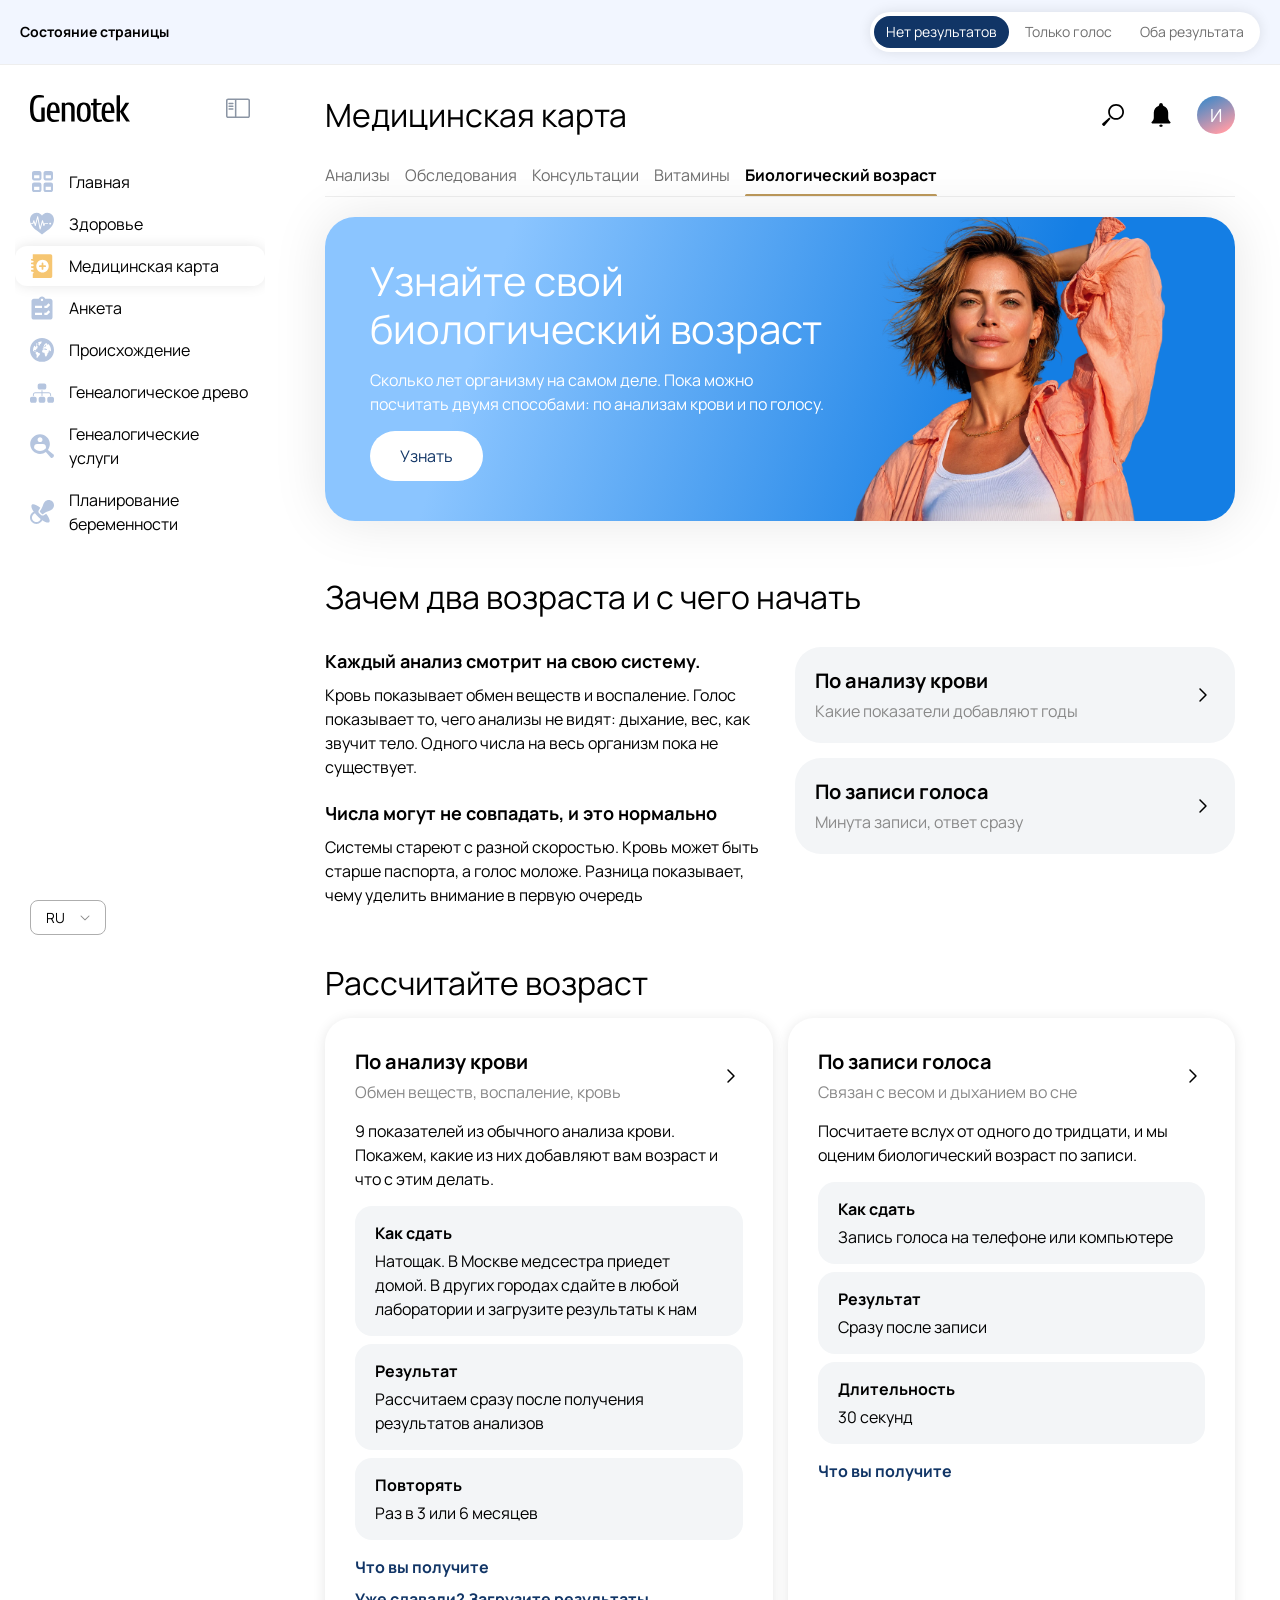
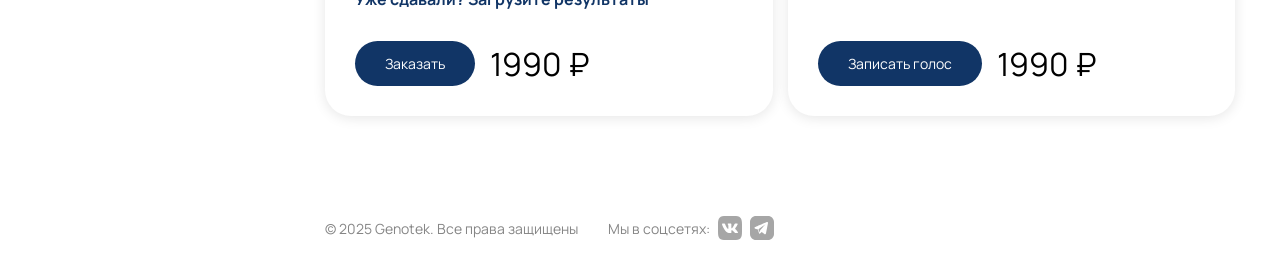
==== index.html @ 796bd946 "Добавить прототип страницы биологического возраста. Статичная страница медицинской карты Genotek с т" ====
<!DOCTYPE html>
<html lang="ru">
<head>
  <meta charset="UTF-8" />
  <meta name="viewport" content="width=device-width, initial-scale=1" />
  <title>Медицинская карта — Биологический возраст</title>
  <link rel="preconnect" href="https://fonts.googleapis.com" />
  <link rel="preconnect" href="https://fonts.gstatic.com" crossorigin />
  <link href="https://fonts.googleapis.com/css2?family=Manrope:wght@400;700&display=swap" rel="stylesheet" />
  <link rel="stylesheet" href="css/styles.css" />
</head>
<body>
  <div class="proto">
    <span class="proto-label">Состояние страницы</span>
    <div class="seg" role="group" aria-label="Состояние начальной страницы">
      <button type="button" class="seg-b on" data-state="none" aria-pressed="true">Нет результатов</button>
      <button type="button" class="seg-b" data-state="voice" aria-pressed="false">Только голос</button>
      <button type="button" class="seg-b" data-state="both" aria-pressed="false">Оба результата</button>
    </div>
  </div>

  <div class="app">
    <aside class="sidebar" id="sidebar" aria-label="Навигация личного кабинета">
      <div class="side-scroll">
        <div class="side-head">
          <span class="logo-wrap"><img src="assets/logo.svg" alt="Genotek" width="131" height="35" /></span>
          <button type="button" class="icon-btn" id="nav-close" aria-label="Закрыть меню">
            <img src="assets/sidebar-close.svg" alt="" width="24" height="24" />
          </button>
        </div>
        <nav class="side-nav">
          <div class="nav-item">
            <img src="assets/icon-home.svg" alt="" width="24" height="24" />
            <span>Главная</span>
          </div>
          <div class="nav-item">
            <img src="assets/icon-health.svg" alt="" width="24" height="24" />
            <span>Здоровье</span>
          </div>
          <div class="nav-item active">
            <img src="assets/icon-medcard.svg" alt="" width="24" height="24" />
            <span>Медицинская карта</span>
          </div>
          <div class="nav-item">
            <img src="assets/icon-questionnaire.svg" alt="" width="24" height="24" />
            <span>Анкета</span>
          </div>
          <div class="nav-item">
            <img src="assets/icon-ancestry.svg" alt="" width="24" height="24" />
            <span>Происхождение</span>
          </div>
          <div class="nav-item">
            <img src="assets/icon-tree.svg" alt="" width="24" height="24" />
            <span>Генеалогическое древо</span>
          </div>
          <div class="nav-item">
            <img src="assets/icon-services.svg" alt="" width="24" height="24" />
            <span>Генеалогические услуги</span>
          </div>
          <div class="nav-item">
            <img src="assets/icon-baby.svg" alt="" width="24" height="24" />
            <span>Планирование беременности</span>
          </div>
        </nav>
      </div>
      <div class="side-lang">
        <button type="button" class="lang" data-noop>RU <img src="assets/icon-chevron.svg" alt="" width="16" height="16" /></button>
      </div>
    </aside>
    <div class="nav-backdrop" id="nav-backdrop" hidden></div>

    <div class="main">
      <header class="topbar">
        <div class="topbar-row">
          <button type="button" class="icon-btn menu-btn" id="nav-open" aria-label="Открыть меню">
            <img src="assets/icon-burger.svg" alt="" width="43" height="38" />
          </button>
          <h1 class="page-title">Медицинская карта</h1>
          <div class="top-actions">
            <button type="button" class="icon-btn" data-noop aria-label="Поиск">
              <img src="assets/icon-search.svg" alt="" width="24" height="24" />
            </button>
            <button type="button" class="icon-btn" data-noop aria-label="Уведомления">
              <img src="assets/icon-bell.svg" alt="" width="24" height="24" />
            </button>
            <button type="button" class="avatar" data-noop aria-label="Профиль">И</button>
          </div>
        </div>
        <nav class="tabs" aria-label="Разделы медицинской карты">
          <button class="tab" type="button">Анализы</button>
          <button class="tab" type="button">Обследования</button>
          <button class="tab" type="button">Консультации</button>
          <button class="tab" type="button">Витамины</button>
          <button class="tab active" type="button">Биологический возраст</button>
        </nav>
      </header>

      <div class="content">
        <div class="view" data-view="none">
          <section class="hero">
            <div class="hero-copy">
              <h2>Узнайте свой биологический возраст</h2>
              <p>Сколько лет организму на самом деле. Пока можно посчитать двумя способами: по анализам крови и по голосу.</p>
            </div>
            <img class="hero-photo" src="assets/hero.webp" alt="" width="2059" height="2113" />
            <button class="btn light hero-btn" type="button" data-noop>Узнать</button>
          </section>

          <section class="block">
            <h2>Зачем два возраста и с чего начать</h2>
            <div class="why">
              <div class="why-copy">
                <div>
                  <h3>Каждый анализ смотрит на свою систему.</h3>
                  <p>Кровь показывает обмен веществ и воспаление. Голос показывает то, чего анализы не видят: дыхание, вес, как звучит тело. Одного числа на весь организм пока не существует.</p>
                </div>
                <div>
                  <h3>Числа могут не совпадать, и это нормально</h3>
                  <p>Системы стареют с разной скоростью. Кровь может быть старше паспорта, а голос моложе. Разница показывает, чему уделить внимание в первую очередь</p>
                </div>
              </div>
              <div class="picks">
                <div class="pick">
                  <div>
                    <h3>По анализу крови</h3>
                    <p>Какие показатели добавляют годы</p>
                  </div>
                  <img class="chev" src="assets/icon-chevron-right.svg" alt="" width="24" height="24" />
                </div>
                <div class="pick">
                  <div>
                    <h3>По записи голоса</h3>
                    <p>Минута записи, ответ сразу</p>
                  </div>
                  <img class="chev" src="assets/icon-chevron-right.svg" alt="" width="24" height="24" />
                </div>
              </div>
            </div>
          </section>

          <section class="block tight">
            <h2>Рассчитайте возраст</h2>
            <div class="offers">
              <article class="offer">
                <div class="offer-main">
                  <div class="offer-head">
                    <div>
                      <h3>По анализу крови</h3>
                      <p>Обмен веществ, воспаление, кровь</p>
                    </div>
                    <img class="chev" src="assets/icon-chevron-right.svg" alt="" width="24" height="24" />
                  </div>
                  <p>9 показателей из обычного анализа крови. Покажем, какие из них добавляют вам возраст и что с этим делать.</p>
                  <div class="chips">
                    <div class="chip"><b>Как сдать</b><span>Натощак. В Москве медсестра приедет домой. В других городах сдайте в любой лаборатории и загрузите результаты к нам</span></div>
                    <div class="chip"><b>Результат</b><span>Рассчитаем сразу после получения результатов анализов</span></div>
                    <div class="chip"><b>Повторять</b><span>Раз в 3 или 6 месяцев</span></div>
                  </div>
                  <div class="offer-links">
                    <button type="button" class="textlink" data-noop>Что вы получите</button>
                    <button type="button" class="textlink" data-noop>Уже сдавали? Загрузите результаты</button>
                  </div>
                </div>
                <div class="offer-foot">
                  <button class="btn sm" type="button" data-noop>Заказать</button>
                  <span class="price">1990 ₽</span>
                </div>
              </article>
              <article class="offer">
                <div class="offer-main">
                  <div class="offer-head">
                    <div>
                      <h3>По записи голоса</h3>
                      <p>Связан с весом и дыханием во сне</p>
                    </div>
                    <img class="chev" src="assets/icon-chevron-right.svg" alt="" width="24" height="24" />
                  </div>
                  <p>Посчитаете вслух от одного до тридцати, и мы оценим биологический возраст по записи.</p>
                  <div class="chips">
                    <div class="chip"><b>Как сдать</b><span>Запись голоса на телефоне или компьютере</span></div>
                    <div class="chip"><b>Результат</b><span>Сразу после записи</span></div>
                    <div class="chip"><b>Длительность</b><span>30 секунд</span></div>
                  </div>
                  <div class="offer-links">
                    <button type="button" class="textlink" data-noop>Что вы получите</button>
                  </div>
                </div>
                <div class="offer-foot">
                  <button class="btn sm" type="button" data-noop>Записать голос</button>
                  <span class="price">1990 ₽</span>
                </div>
              </article>
            </div>
          </section>
        </div>

        <div class="view" data-view="voice" hidden>
          <section class="summary">
            <div class="summary-copy">
              <h2>Биологический возраст</h2>
              <p>Разные системы организма стареют с разной скоростью, поэтому у каждого анализа свой результат.</p>
            </div>
            <div class="profile">
              <h3>Ваш профиль</h3>
              <div class="meters">
                <div class="meter">
                  <div class="meter-lab"><span>Кровь</span><button type="button" class="delta link" data-noop>Узнать</button></div>
                  <div class="scale" aria-hidden="true"><i class="scale-track"></i><i class="scale-line"></i></div>
                </div>
                <div class="meter">
                  <div class="meter-lab"><span>Голос</span><span class="delta young">−0,77 года</span></div>
                  <div class="scale" aria-hidden="true"><i class="scale-track"></i><i class="scale-fill young"></i><i class="scale-line"></i></div>
                </div>
              </div>
            </div>
          </section>

          <section class="block tight">
            <h2>Ваши результаты</h2>
            <div class="results one">
              <article class="result">
                <div class="offer-head">
                  <div>
                    <h3>По записи голоса</h3>
                    <p>Связан с весом и дыханием во сне</p>
                  </div>
                  <img class="chev" src="assets/icon-chevron-right.svg" alt="" width="24" height="24" />
                </div>
                <div class="age-row">
                  <p class="age"><i class="mark down" aria-hidden="true"></i>32,8 лет</p>
                  <span class="pill young">На 0,77 лет меньше хронологического</span>
                </div>
                <p class="meta-line"><span>Записан 22.09.2026</span><i class="sep"></i><span>30 секунд речи</span></p>
              </article>
            </div>
          </section>

          <section class="block tight">
            <h2>Добавьте расчет</h2>
            <div class="offers one">
              <article class="offer">
                <div class="offer-main">
                  <div class="offer-head">
                    <div>
                      <h3>По анализу крови</h3>
                      <p>Обмен веществ, воспаление, кровь</p>
                    </div>
                    <img class="chev" src="assets/icon-chevron-right.svg" alt="" width="24" height="24" />
                  </div>
                  <p>9 показателей из обычного анализа крови. Покажем, какие из них добавляют вам возраст и что с этим делать.</p>
                  <div class="chips">
                    <div class="chip"><b>Как сдать</b><span>Натощак. В Москве медсестра приедет домой. В других городах сдайте в любой лаборатории и загрузите результаты к нам</span></div>
                    <div class="chip"><b>Результат</b><span>Рассчитаем сразу после получения результатов анализов</span></div>
                    <div class="chip"><b>Повторять</b><span>Раз в 3 или 6 месяцев</span></div>
                  </div>
                  <div class="offer-links">
                    <button type="button" class="textlink" data-noop>Что вы получите</button>
                    <button type="button" class="textlink" data-noop>Уже сдавали? Загрузите результаты</button>
                  </div>
                </div>
                <div class="offer-foot">
                  <button class="btn sm" type="button" data-noop>Заказать</button>
                  <span class="price">1990 ₽</span>
                </div>
              </article>
            </div>
          </section>

          <section class="block">
            <h2>Зачем два возраста и с чего начать</h2>
            <div class="why">
              <div class="why-copy">
                <div>
                  <h3>Каждый анализ смотрит на свою систему.</h3>
                  <p>Кровь показывает обмен веществ и воспаление. Голос показывает то, чего анализы не видят: дыхание, вес, как звучит тело. Одного числа на весь организм пока не существует.</p>
                </div>
                <div>
                  <h3>Числа могут не совпадать, и это нормально</h3>
                  <p>Системы стареют с разной скоростью. Кровь может быть старше паспорта, а голос моложе. Разница показывает, чему уделить внимание в первую очередь</p>
                </div>
              </div>
              <div class="picks">
                <div class="pick">
                  <div>
                    <h3>По анализу крови</h3>
                    <p>Какие показатели добавляют годы</p>
                  </div>
                  <img class="chev" src="assets/icon-chevron-right.svg" alt="" width="24" height="24" />
                </div>
                <div class="pick">
                  <div>
                    <h3>По записи голоса</h3>
                    <p>Минута записи, ответ сразу</p>
                  </div>
                  <img class="chev" src="assets/icon-chevron-right.svg" alt="" width="24" height="24" />
                </div>
              </div>
            </div>
          </section>
        </div>

        <div class="view" data-view="both" hidden>
          <section class="summary">
            <div class="summary-copy">
              <h2>Биологический возраст</h2>
              <p>Разные системы организма стареют с разной скоростью, поэтому у каждого анализа свой результат.</p>
            </div>
            <div class="profile">
              <h3>Ваш профиль</h3>
              <div class="meters">
                <div class="meter">
                  <div class="meter-lab"><span>Кровь</span><span class="delta old">+0,77 года</span></div>
                  <div class="scale" aria-hidden="true"><i class="scale-track"></i><i class="scale-fill old"></i><i class="scale-line"></i></div>
                </div>
                <div class="meter">
                  <div class="meter-lab"><span>Голос</span><span class="delta young">−0,77 года</span></div>
                  <div class="scale" aria-hidden="true"><i class="scale-track"></i><i class="scale-fill young"></i><i class="scale-line"></i></div>
                </div>
              </div>
            </div>
          </section>

          <section class="block tight">
            <h2>Ваши результаты</h2>
            <div class="results">
              <article class="result">
                <div class="offer-head">
                  <div>
                    <h3>По записи голоса</h3>
                    <p>Связан с весом и дыханием во сне</p>
                  </div>
                  <img class="chev" src="assets/icon-chevron-right.svg" alt="" width="24" height="24" />
                </div>
                <div class="age-row">
                  <p class="age"><i class="mark down" aria-hidden="true"></i>32,8 лет</p>
                  <span class="pill young">На 0,77 лет меньше хронологического</span>
                </div>
                <p class="meta-line"><span>Записан 22.09.2026</span><i class="sep"></i><span>30 секунд речи</span></p>
              </article>
              <article class="result">
                <div class="offer-head">
                  <div>
                    <h3>По анализу крови</h3>
                    <p>Обмен веществ, воспаление, кровь</p>
                  </div>
                  <img class="chev" src="assets/icon-chevron-right.svg" alt="" width="24" height="24" />
                </div>
                <div class="age-row">
                  <p class="age"><i class="mark up" aria-hidden="true"></i>34 лет</p>
                  <span class="pill old">На 0,77 лет больше хронологического</span>
                </div>
                <p class="meta-line">
                  <span>Забор 8.06.2026</span>
                  <i class="sep"></i>
                  <span class="with-icon">Разброс дат 8 дней
                    <svg class="clock" viewBox="0 0 16 16" width="16" height="16" aria-hidden="true">
                      <circle cx="8" cy="8" r="6.2" fill="none" stroke="#898989" stroke-width="1.2" />
                      <path d="M8 4.6V8.3L10.4 9.6" fill="none" stroke="#898989" stroke-width="1.2" stroke-linecap="round" />
                    </svg>
                  </span>
                  <i class="sep"></i>
                  <span>Пересдать после 18 декабря</span>
                </p>
              </article>
            </div>
          </section>

          <section class="block">
            <h2>Зачем два возраста и с чего начать</h2>
            <div class="why">
              <div class="why-copy">
                <div>
                  <h3>Каждый анализ смотрит на свою систему.</h3>
                  <p>Кровь показывает обмен веществ и воспаление. Голос показывает то, чего анализы не видят: дыхание, вес, как звучит тело. Одного числа на весь организм пока не существует.</p>
                </div>
                <div>
                  <h3>Числа могут не совпадать, и это нормально</h3>
                  <p>Системы стареют с разной скоростью. Кровь может быть старше паспорта, а голос моложе. Разница показывает, чему уделить внимание в первую очередь</p>
                </div>
              </div>
              <div class="picks">
                <div class="pick">
                  <div>
                    <h3>По анализу крови</h3>
                    <p>Какие показатели добавляют годы</p>
                  </div>
                  <img class="chev" src="assets/icon-chevron-right.svg" alt="" width="24" height="24" />
                </div>
                <div class="pick">
                  <div>
                    <h3>По записи голоса</h3>
                    <p>Минута записи, ответ сразу</p>
                  </div>
                  <img class="chev" src="assets/icon-chevron-right.svg" alt="" width="24" height="24" />
                </div>
              </div>
            </div>
          </section>
        </div>
      </div>

      <footer class="footer">
        <span>© 2025 Genotek. Все права защищены</span>
        <span class="social">Мы в соцсетях:
          <a href="https://vk.com" data-noop aria-label="ВКонтакте"><img src="assets/icon-vk.svg" alt="" width="24" height="24" /></a>
          <a href="https://t.me" data-noop aria-label="Telegram"><img src="assets/icon-tg.svg" alt="" width="24" height="24" /></a>
        </span>
      </footer>
    </div>
  </div>

  <div class="toast" id="toast" hidden>В прототипе эта кнопка никуда не ведёт</div>
  <script src="js/app.js"></script>
</body>
</html>
---- css/styles.css ----
:root {
  --ink: #000;
  --muted: #6f6f6f;
  --granite: #898989;
  --faint: #aeaeae;
  --line: #eee;
  --gold: #bd995b;
  --blue: #113566;
  --soft: #f3f5f7;
  --link: #868686;
  --young: #00cd00;
  --young-line: #80e680;
  --old: #ff7000;
  --old-line: #ffb780;
  --shadow: 0 0 54px rgba(0, 0, 0, 0.1);
  --card-shadow: 0 2px 12.5px rgba(0, 0, 0, 0.1);
  --hero: linear-gradient(108deg, #8bc5ff 19%, #147ee4 75%);
  --sans: "ALS Story", Manrope, system-ui, sans-serif;
}

* { box-sizing: border-box; }
html, body { margin: 0; min-height: 100%; }
body {
  color: var(--ink);
  background: #fff;
  font-family: var(--sans);
  font-size: 16px;
  font-weight: 400;
  line-height: 24px;
  -webkit-font-smoothing: antialiased;
}
button, input, select { font: inherit; color: inherit; }
a { color: inherit; text-decoration: none; }
img { display: block; max-width: 100%; }
[hidden] { display: none !important; }
h1, h2, h3, p { margin: 0; }
h1, h2 { font-weight: 400; }

.proto {
  display: flex;
  align-items: center;
  justify-content: space-between;
  gap: 16px;
  flex-wrap: wrap;
  padding: 12px 20px;
  background: #f2f6ff;
  border-bottom: 1px solid var(--line);
}
.proto-label { font-size: 14px; line-height: 20px; font-weight: 700; }
.seg {
  display: inline-flex;
  flex-wrap: wrap;
  gap: 4px;
  padding: 4px;
  background: #fff;
  border-radius: 999px;
  box-shadow: 0 0 12.5px rgba(0, 0, 0, 0.1);
}
.seg-b {
  border: 0;
  background: transparent;
  color: var(--muted);
  padding: 6px 12px;
  border-radius: 999px;
  font-size: 14px;
  line-height: 20px;
  cursor: pointer;
}
.seg-b.on { background: var(--blue); color: #fff; }

.app { display: flex; align-items: stretch; min-height: 100vh; background: #fff; }

.sidebar {
  width: 280px;
  flex-shrink: 0;
  display: flex;
  flex-direction: column;
  gap: 16px;
  padding: 30px 15px;
  background: #fff;
  position: sticky;
  top: 0;
  align-self: flex-start;
  height: 100vh;
  overflow: hidden;
}
.side-scroll { flex: 1; min-height: 0; overflow: auto; }
.side-head {
  display: flex;
  align-items: center;
  justify-content: space-between;
  padding: 0 15px;
}
.logo-wrap { width: 100px; height: 27px; }
.logo-wrap img { width: 100px; height: 27px; }
.icon-btn {
  display: inline-flex;
  align-items: center;
  justify-content: center;
  width: 24px;
  height: 24px;
  padding: 0;
  border: 0;
  background: transparent;
  cursor: pointer;
}
.side-nav { display: flex; flex-direction: column; gap: 2px; margin-top: 40px; }
.nav-item {
  display: flex;
  align-items: center;
  gap: 15px;
  padding: 8px 15px;
  border-radius: 12px;
  font-size: 16px;
  line-height: 24px;
}
.nav-item img, .nav-item svg { width: 24px; height: 24px; flex-shrink: 0; }
.nav-item.active {
  background: #fff;
  box-shadow: 0 0 12.5px rgba(0, 0, 0, 0.1);
}
.side-lang { padding: 0 15px; }
.lang {
  display: inline-flex;
  align-items: center;
  gap: 12px;
  height: 35px;
  padding: 0 12px 0 15px;
  border: 1px solid var(--faint);
  border-radius: 8px;
  background: #fff;
  font-size: 14px;
  line-height: 20px;
  cursor: pointer;
}
.lang img { width: 16px; height: 16px; }

.nav-backdrop {
  position: fixed;
  inset: 0;
  z-index: 20;
  background: rgba(0, 0, 0, 0.35);
}

.main { flex: 1; min-width: 0; display: flex; flex-direction: column; }
.topbar {
  display: flex;
  flex-direction: column;
  gap: 28px;
  padding: 30px 45px 20px;
}
.topbar-row {
  display: flex;
  align-items: center;
  justify-content: space-between;
  gap: 16px;
}
.page-title { font-size: 32px; line-height: 40px; font-weight: 400; }
.menu-btn { display: none; width: 43px; height: 38px; }
.top-actions { display: flex; align-items: center; gap: 24px; }
.avatar {
  width: 38px;
  height: 38px;
  border-radius: 32px;
  display: flex;
  align-items: center;
  justify-content: center;
  background: linear-gradient(154deg, #4b8ac6 13%, #ff9ca6 87%);
  color: #fff;
  font-size: 18px;
  line-height: 27px;
  border: 0;
  padding: 0;
  cursor: pointer;
}

.tabs {
  display: flex;
  gap: 15px;
  overflow-x: auto;
  border-bottom: 1px solid var(--line);
  scrollbar-width: none;
}
.tabs::-webkit-scrollbar { display: none; }
.tab {
  position: relative;
  flex: none;
  padding: 0 0 9px;
  border: 0;
  background: none;
  color: var(--muted);
  font-size: 16px;
  line-height: 24px;
  font-weight: 400;
  white-space: nowrap;
  cursor: default;
}
.tab.active { color: var(--ink); font-weight: 700; }
.tab.active::after {
  content: "";
  position: absolute;
  left: 0;
  right: 0;
  bottom: -1px;
  height: 3px;
  border-radius: 1000px;
  background: var(--gold);
}

.content { padding: 0 45px 40px; }
.view { display: flex; flex-direction: column; gap: 56px; }

.hero {
  position: relative;
  display: flex;
  flex-direction: column;
  align-items: flex-start;
  gap: 15px;
  padding: 40px 45px;
  border-radius: 30px;
  background: var(--hero);
  color: #fff;
  box-shadow: var(--shadow);
  overflow: hidden;
}
.hero-copy,
.hero-btn { position: relative; z-index: 1; }
.hero-copy {
  display: flex;
  flex-direction: column;
  gap: 15px;
  max-width: 454px;
}
.hero h2 { font-size: 40px; line-height: 48px; font-weight: 400; }
.hero-copy p { font-size: 16px; line-height: 24px; }
.hero-photo {
  position: absolute;
  z-index: 0;
  right: 36px;
  bottom: -48px;
  height: 128%;
  width: auto;
  max-width: none;
  object-fit: contain;
  object-position: right bottom;
  pointer-events: none;
}
.hero-btn { margin: 0; }

.block { display: flex; flex-direction: column; gap: 30px; }
.block.tight { gap: 15px; }
.block > h2 { font-size: 32px; line-height: 40px; font-weight: 400; }

.why {
  display: grid;
  grid-template-columns: minmax(0, 1fr) minmax(0, 1fr);
  gap: 30px;
  align-items: start;
}
.why-copy { display: flex; flex-direction: column; gap: 20px; }
.why-copy h3 { font-size: 18px; line-height: 28px; font-weight: 700; margin-bottom: 8px; }
.why-copy p { font-size: 16px; line-height: 24px; }

.picks { display: flex; flex-direction: column; gap: 15px; }
.pick {
  display: flex;
  align-items: center;
  gap: 4px;
  padding: 20px;
  border-radius: 26px;
  background: var(--soft);
  cursor: pointer;
  transition: background-color 0.15s ease;
}
.pick:hover { background: #e6ebf1; }
.pick h3 { font-size: 20px; line-height: 28px; font-weight: 700; }
.pick p { color: var(--granite); font-size: 16px; line-height: 24px; }
.pick > div { flex: 1; min-width: 0; display: flex; flex-direction: column; gap: 4px; }
.chev { width: 24px; height: 24px; flex-shrink: 0; transition: transform 0.15s ease; }
.pick:hover .chev,
.result:hover .chev,
.offer:hover .chev { transform: translateX(4px); }

.offers, .results {
  display: grid;
  grid-template-columns: minmax(0, 1fr) minmax(0, 1fr);
  gap: 15px;
  align-items: stretch;
}
.offers.one, .results.one { grid-template-columns: minmax(0, 1fr) minmax(0, 1fr); }
.offers.one > *, .results.one > * { grid-column: 1; }

.offer, .result {
  background: #fff;
  border-radius: 26px;
  padding: 30px;
  box-shadow: var(--card-shadow);
}
.offer {
  display: flex;
  flex-direction: column;
  justify-content: space-between;
  gap: 30px;
  cursor: pointer;
  transition: box-shadow 0.15s ease;
}
.offer:hover { box-shadow: 0 6px 28px rgba(0, 0, 0, 0.14); }
.offer-main, .result { display: flex; flex-direction: column; gap: 15px; }
.result { cursor: pointer; transition: box-shadow 0.15s ease; }
.result:hover { box-shadow: 0 6px 28px rgba(0, 0, 0, 0.14); }
.offer-head {
  display: flex;
  align-items: center;
  gap: 4px;
}
.offer-head > div { flex: 1; min-width: 0; display: flex; flex-direction: column; gap: 4px; }
.offer-head h3 { font-size: 20px; line-height: 28px; font-weight: 700; }
.offer-head p { color: var(--granite); font-size: 16px; line-height: 24px; }

.chips { display: flex; flex-direction: column; gap: 8px; }
.chip {
  display: flex;
  flex-direction: column;
  gap: 4px;
  padding: 15px 20px;
  border-radius: 17px;
  background: var(--soft);
  font-size: 16px;
  line-height: 24px;
}
.chip b { font-weight: 700; }
.offer-links { display: flex; flex-direction: column; align-items: flex-start; gap: 8px; }
.textlink {
  padding: 0;
  border: 0;
  background: none;
  color: var(--blue);
  font-size: 16px;
  line-height: 24px;
  font-weight: 700;
  cursor: pointer;
  text-align: left;
}
.textlink:hover { text-decoration: underline; }
.offer-foot { display: flex; align-items: center; gap: 15px; flex-wrap: wrap; }
.price { font-size: 32px; line-height: 40px; font-weight: 400; white-space: nowrap; }

.btn {
  display: inline-flex;
  align-items: center;
  justify-content: center;
  min-height: 50px;
  padding: 12px 30px;
  border-radius: 999px;
  border: 0;
  background: var(--blue);
  color: #fff;
  font-size: 16px;
  line-height: 24px;
  font-weight: 400;
  cursor: pointer;
  white-space: nowrap;
}
.btn:hover { background: #0c274c; }
.btn.light { background: #fff; color: var(--blue); }
.btn.light:hover { background: #f4f7fb; }
.btn.sm { min-height: 45px; height: 45px; font-size: 14px; line-height: 20px; }

.summary {
  display: flex;
  align-items: center;
  justify-content: space-between;
  gap: 40px;
  padding: 40px 45px;
  border-radius: 30px;
  background: #fff;
  box-shadow: var(--shadow);
}
.summary-copy { max-width: 520px; display: flex; flex-direction: column; gap: 12px; }
.summary h2 { font-size: 40px; line-height: 48px; font-weight: 400; }
.profile { width: 217px; flex-shrink: 0; display: flex; flex-direction: column; gap: 12px; }
.profile h3 { font-size: 20px; line-height: 28px; font-weight: 700; }
.meters { display: flex; flex-direction: column; gap: 8px; }
.meter-lab {
  display: flex;
  align-items: center;
  justify-content: space-between;
  gap: 12px;
  font-size: 16px;
  line-height: 24px;
}
.delta { font-size: 16px; line-height: 24px; white-space: nowrap; }
.delta.young { color: var(--young); }
.delta.old { color: var(--old); }
.delta.link {
  padding: 0;
  border: 0;
  background: none;
  color: var(--blue);
  cursor: pointer;
  font: inherit;
}
.delta.link:hover { text-decoration: underline; }
.scale { position: relative; height: 15px; }
.scale-track {
  position: absolute;
  left: 0;
  right: 0;
  top: 50%;
  height: 6px;
  margin-top: -3px;
  border-radius: 5px;
  background: var(--line);
}
.scale-line {
  position: absolute;
  left: 50%;
  top: 50%;
  width: 1px;
  height: 6px;
  margin-top: -3px;
  background: #000;
  z-index: 2;
}
.scale-fill {
  position: absolute;
  top: 50%;
  height: 6px;
  width: 19%;
  margin-top: -3px;
  z-index: 1;
}
.scale-fill.young {
  right: 50%;
  background: var(--young);
  border-radius: 4px 0 0 4px;
}
.scale-fill.old {
  left: 50%;
  background: var(--old);
  border-radius: 0 4px 4px 0;
}

.age-row { display: flex; align-items: center; gap: 15px; flex-wrap: wrap; }
.age {
  display: inline-flex;
  align-items: center;
  gap: 8px;
  font-size: 40px;
  line-height: 48px;
  font-weight: 400;
  white-space: nowrap;
}
.mark {
  width: 0;
  height: 0;
  border-left: 5px solid transparent;
  border-right: 5px solid transparent;
  flex-shrink: 0;
}
.mark.down { border-top: 7px solid var(--young); }
.mark.up { border-bottom: 7px solid var(--old); }
.pill {
  display: inline-flex;
  align-items: center;
  padding: 5px 12px;
  border-radius: 32px;
  border: 1px solid var(--young-line);
  color: var(--young);
  font-size: 14px;
  line-height: 20px;
  white-space: nowrap;
}
.pill.old { border-color: var(--old-line); color: var(--old); }
.meta-line {
  display: flex;
  align-items: center;
  gap: 8px;
  flex-wrap: wrap;
  color: var(--granite);
  font-size: 14px;
  line-height: 19px;
}
.sep {
  width: 2px;
  height: 2px;
  border-radius: 50%;
  background: var(--granite);
  flex-shrink: 0;
}
.with-icon { display: inline-flex; align-items: center; gap: 4px; }
.clock { flex-shrink: 0; }

.footer {
  margin-top: auto;
  display: flex;
  flex-wrap: wrap;
  align-items: center;
  gap: 8px 30px;
  padding: 60px 45px 15px;
  color: var(--link);
  font-size: 14px;
  line-height: 19px;
}
.social { display: flex; align-items: center; gap: 8px; }
.social a { display: flex; }

.toast {
  position: fixed;
  left: 50%;
  bottom: 24px;
  transform: translateX(-50%);
  background: var(--blue);
  color: #fff;
  font-size: 14px;
  line-height: 20px;
  padding: 12px 18px;
  border-radius: 999px;
  max-width: calc(100% - 32px);
  z-index: 40;
}

@media (max-width: 900px) {
  .menu-btn { display: inline-flex; }
  .sidebar {
    position: fixed;
    z-index: 30;
    top: 0;
    left: 0;
    height: 100vh;
    transform: translateX(-105%);
    transition: transform 0.2s ease;
    box-shadow: var(--shadow);
  }
  .sidebar.open { transform: none; }
  .topbar, .content, .footer { padding-left: 20px; padding-right: 20px; }
  .topbar { gap: 20px; padding-top: 20px; }
  .topbar-row { flex-wrap: wrap; }
  .page-title { order: 3; width: 100%; font-size: 28px; line-height: 34px; }
  .menu-btn { order: 1; }
  .top-actions { order: 2; margin-left: auto; }
  .view { gap: 40px; }
  .hero {
    justify-content: space-between;
    align-items: stretch;
    gap: 0;
    min-height: 503px;
    padding: 30px 20px 15px;
    background: linear-gradient(105deg, #8bc5ff 27%, #147ee4 68%);
  }
  .hero-copy { max-width: none; gap: 10px; }
  .hero h2, .summary h2 { font-size: 28px; line-height: 34px; }
  .hero-photo {
    left: 50%;
    right: auto;
    top: 168px;
    bottom: auto;
    height: auto;
    width: 92%;
    max-width: 340px;
    transform: translateX(-50%);
    object-fit: contain;
    object-position: center top;
    -webkit-mask-image: linear-gradient(to bottom, #000 46%, transparent 92%);
    mask-image: linear-gradient(to bottom, #000 46%, transparent 92%);
    -webkit-mask-repeat: no-repeat;
    mask-repeat: no-repeat;
    -webkit-mask-size: 100% 100%;
    mask-size: 100% 100%;
  }
  .hero-btn { width: 100%; }
  .summary { flex-direction: column; align-items: stretch; gap: 24px; padding: 24px 20px; }
  .summary-copy { max-width: none; }
  .profile { width: 100%; }
  .why, .offers, .results, .offers.one, .results.one { grid-template-columns: 1fr; }
  .offers.one > *, .results.one > * { grid-column: auto; }
  .block > h2 { font-size: 28px; line-height: 34px; }
}
@media (min-width: 901px) {
  .app.nav-collapsed .sidebar { display: none; }
  .app.nav-collapsed .menu-btn { display: inline-flex; }
}
@media (max-width: 760px) {
  .age { font-size: 32px; line-height: 40px; }
  .pill { white-space: normal; }
  .price { font-size: 28px; line-height: 36px; }
}
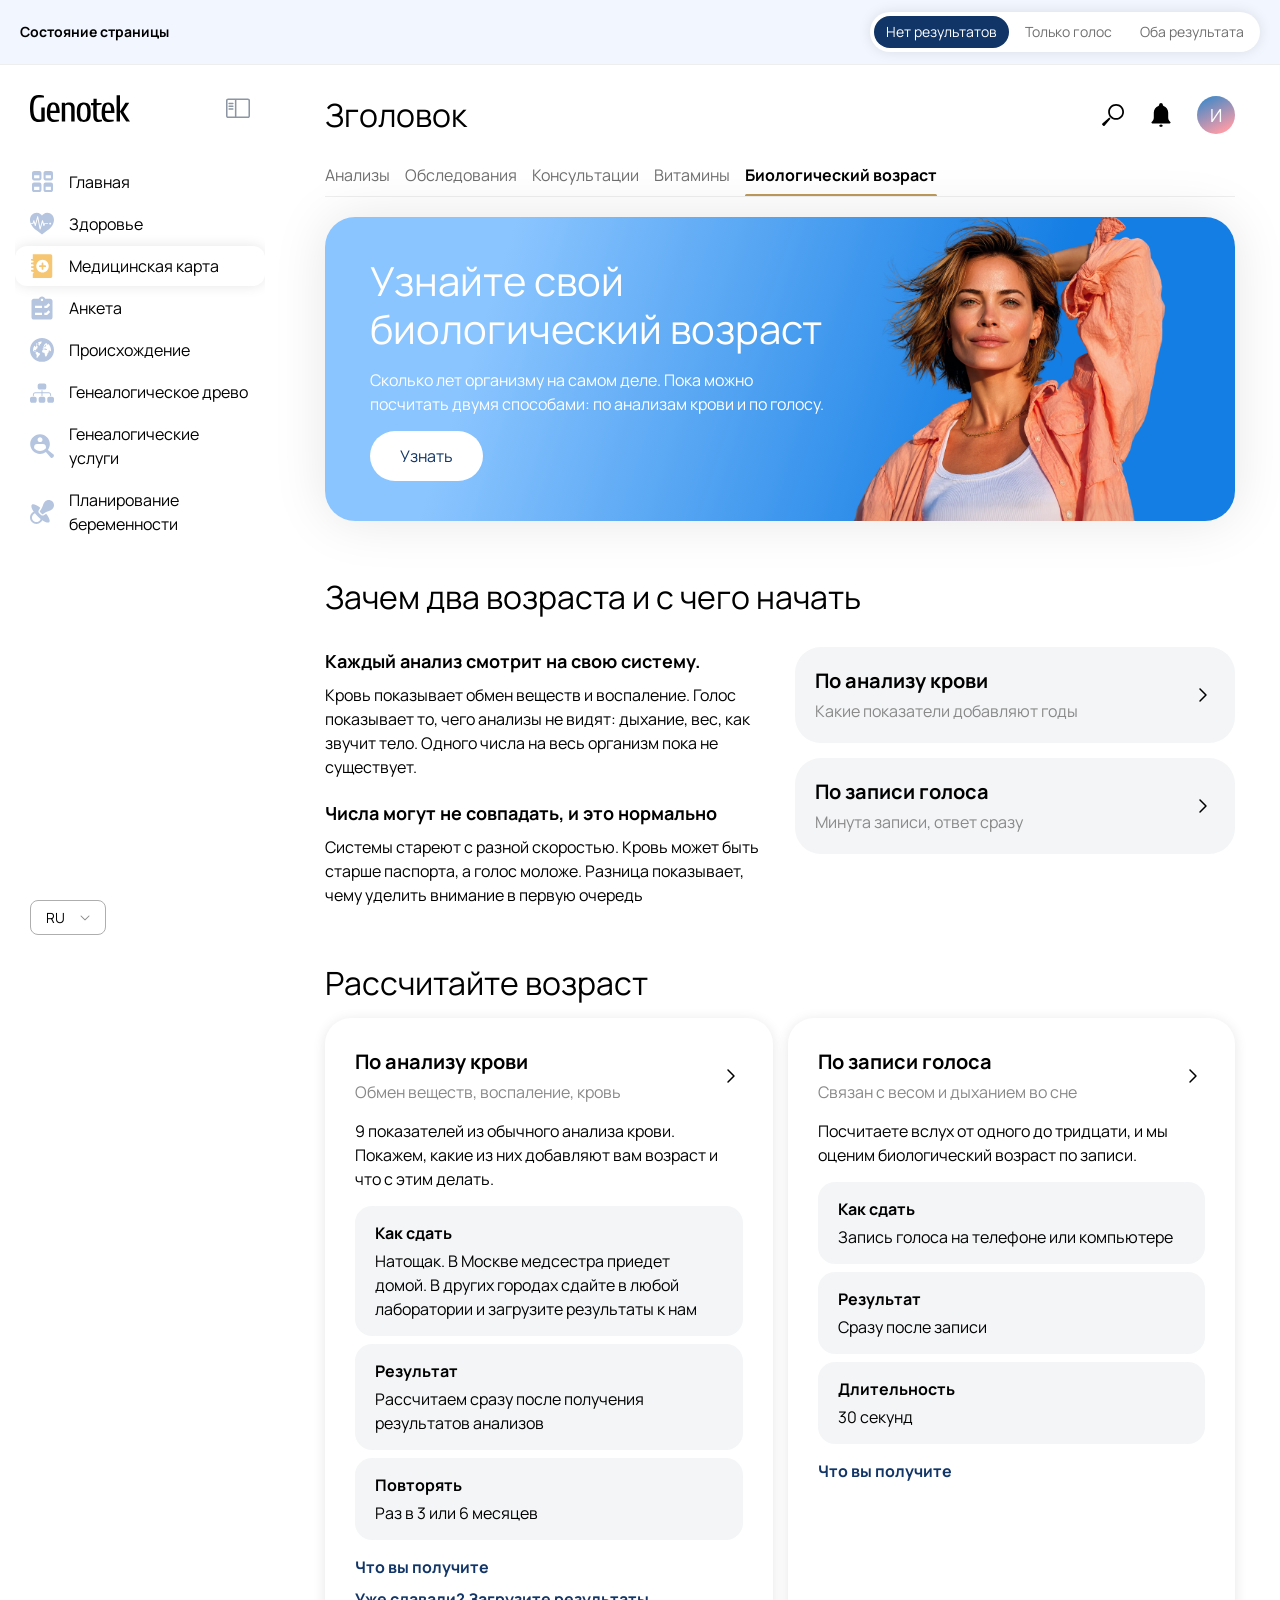
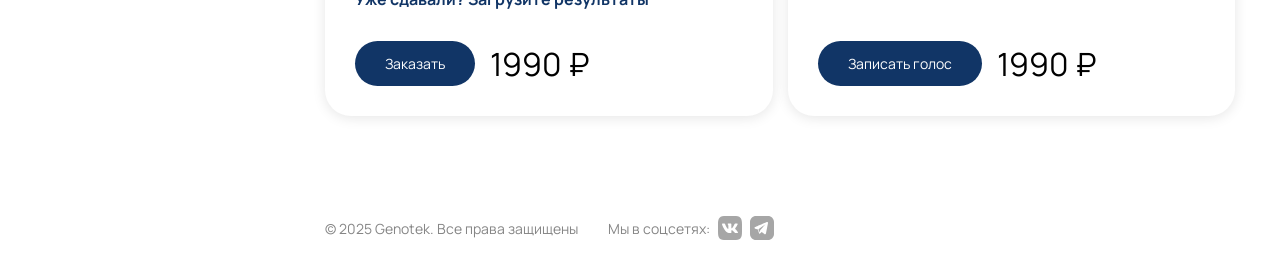
==== commit 93d900f6: "Заменить заголовок страницы на «Зголовок». Co-authored-by: Cursor <cursoragent@cursor.com>" ====
--- a/index.html
+++ b/index.html
@@ -75,7 +75,7 @@
           <button type="button" class="icon-btn menu-btn" id="nav-open" aria-label="Открыть меню">
             <img src="assets/icon-burger.svg" alt="" width="43" height="38" />
           </button>
-          <h1 class="page-title">Медицинская карта</h1>
+          <h1 class="page-title">Зголовок</h1>
           <div class="top-actions">
             <button type="button" class="icon-btn" data-noop aria-label="Поиск">
               <img src="assets/icon-search.svg" alt="" width="24" height="24" />
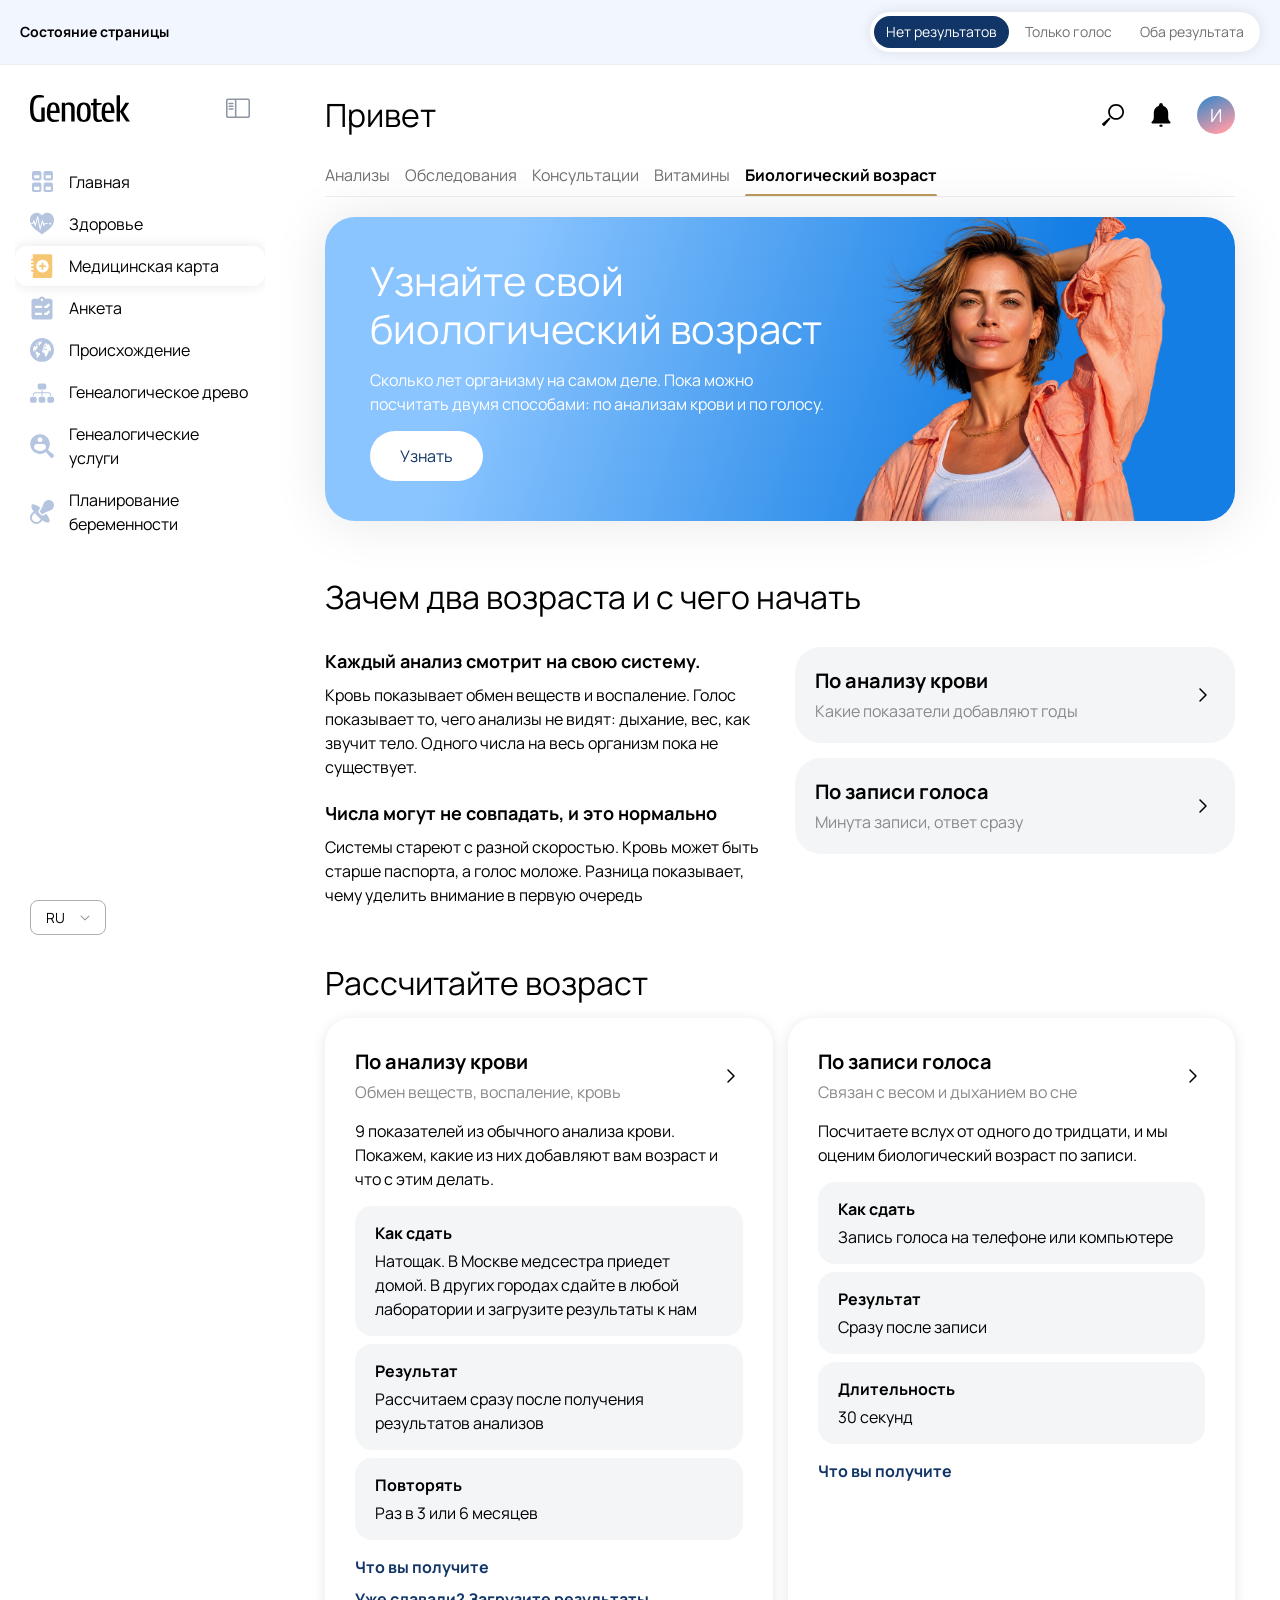
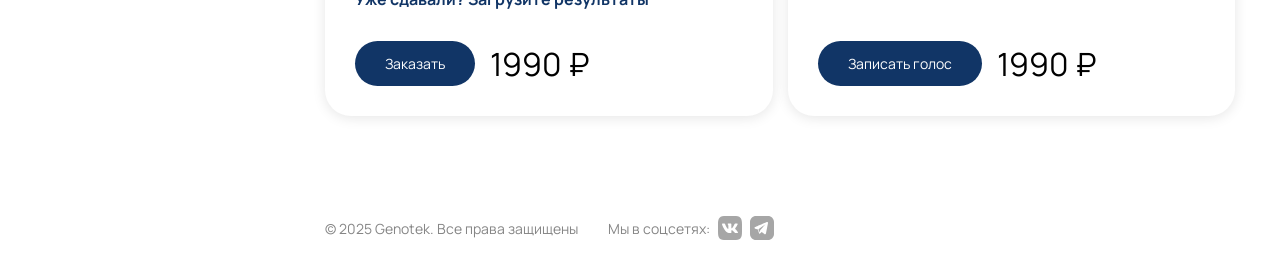
==== commit b51ea369: "Заменить заголовок страницы на «Привет». Co-authored-by: Cursor <cursoragent@cursor.com>" ====
--- a/index.html
+++ b/index.html
@@ -75,7 +75,7 @@
           <button type="button" class="icon-btn menu-btn" id="nav-open" aria-label="Открыть меню">
             <img src="assets/icon-burger.svg" alt="" width="43" height="38" />
           </button>
-          <h1 class="page-title">Зголовок</h1>
+          <h1 class="page-title">Привет</h1>
           <div class="top-actions">
             <button type="button" class="icon-btn" data-noop aria-label="Поиск">
               <img src="assets/icon-search.svg" alt="" width="24" height="24" />
